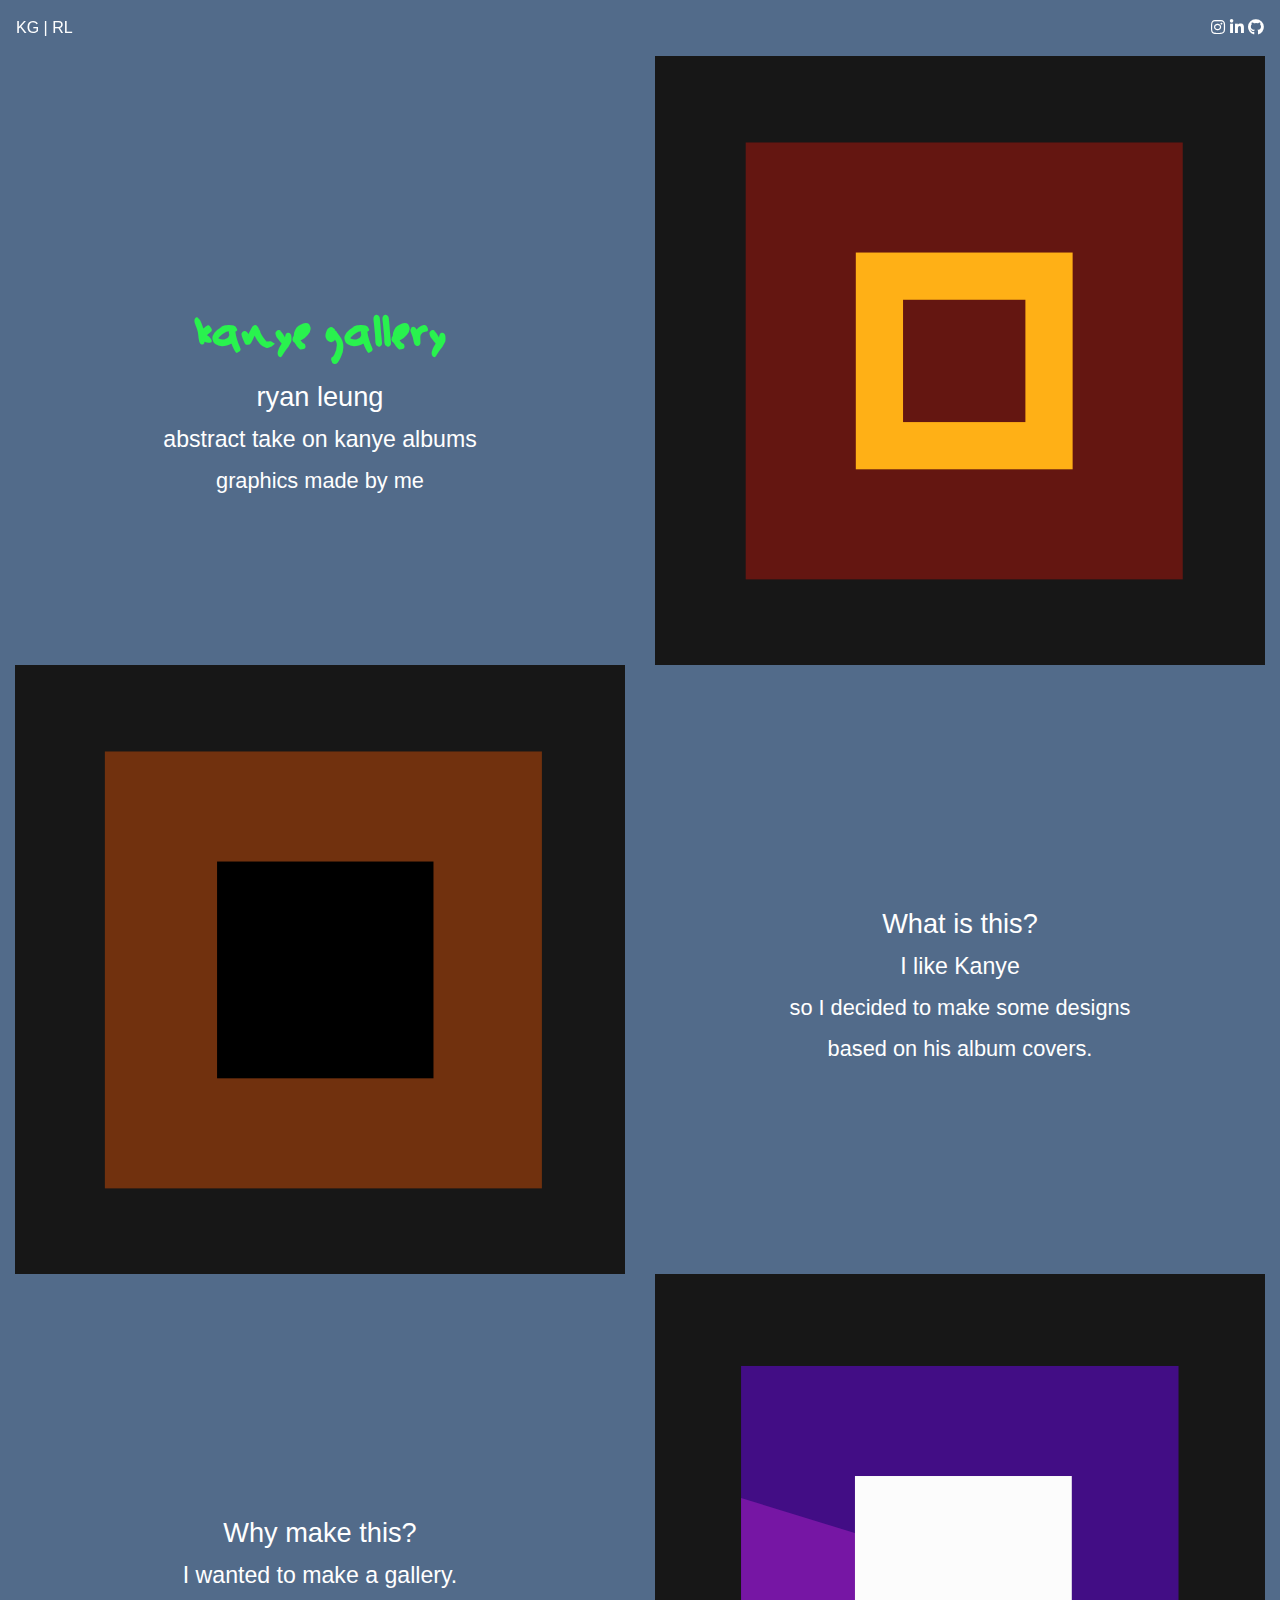
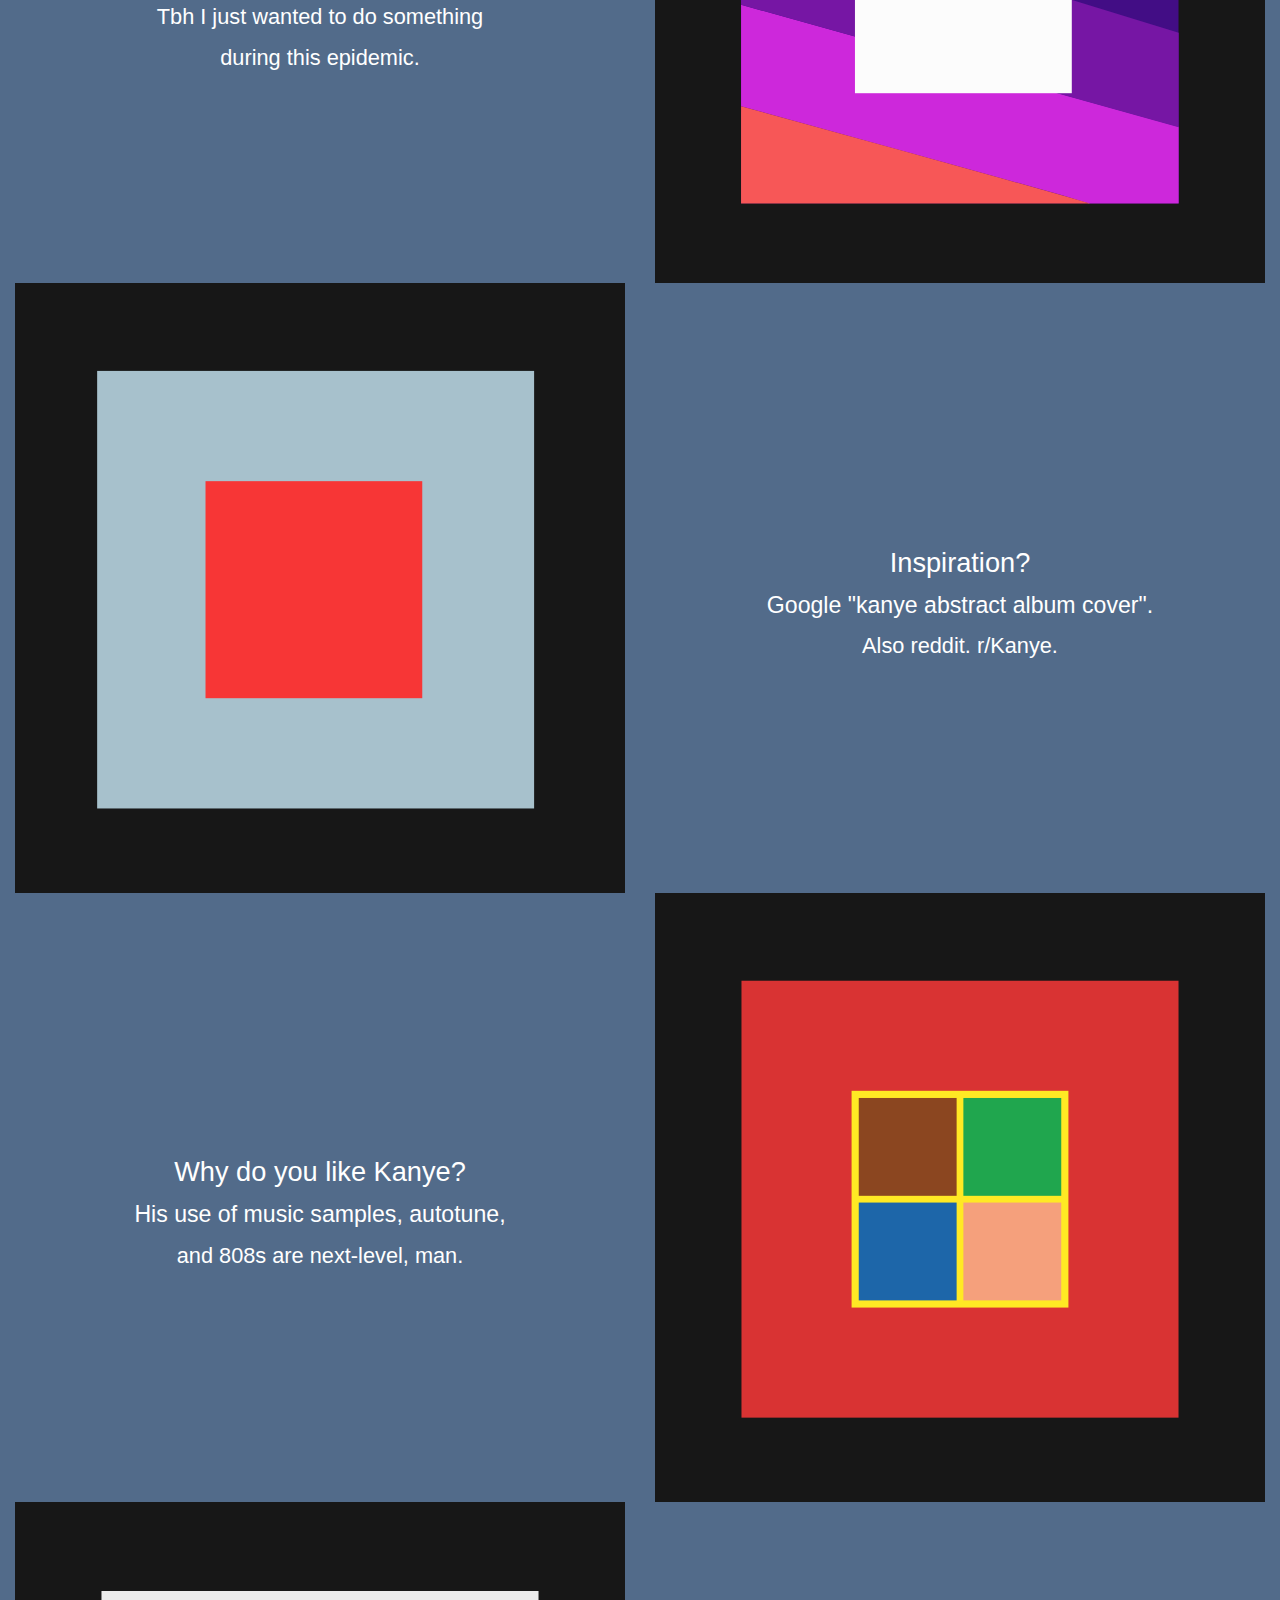
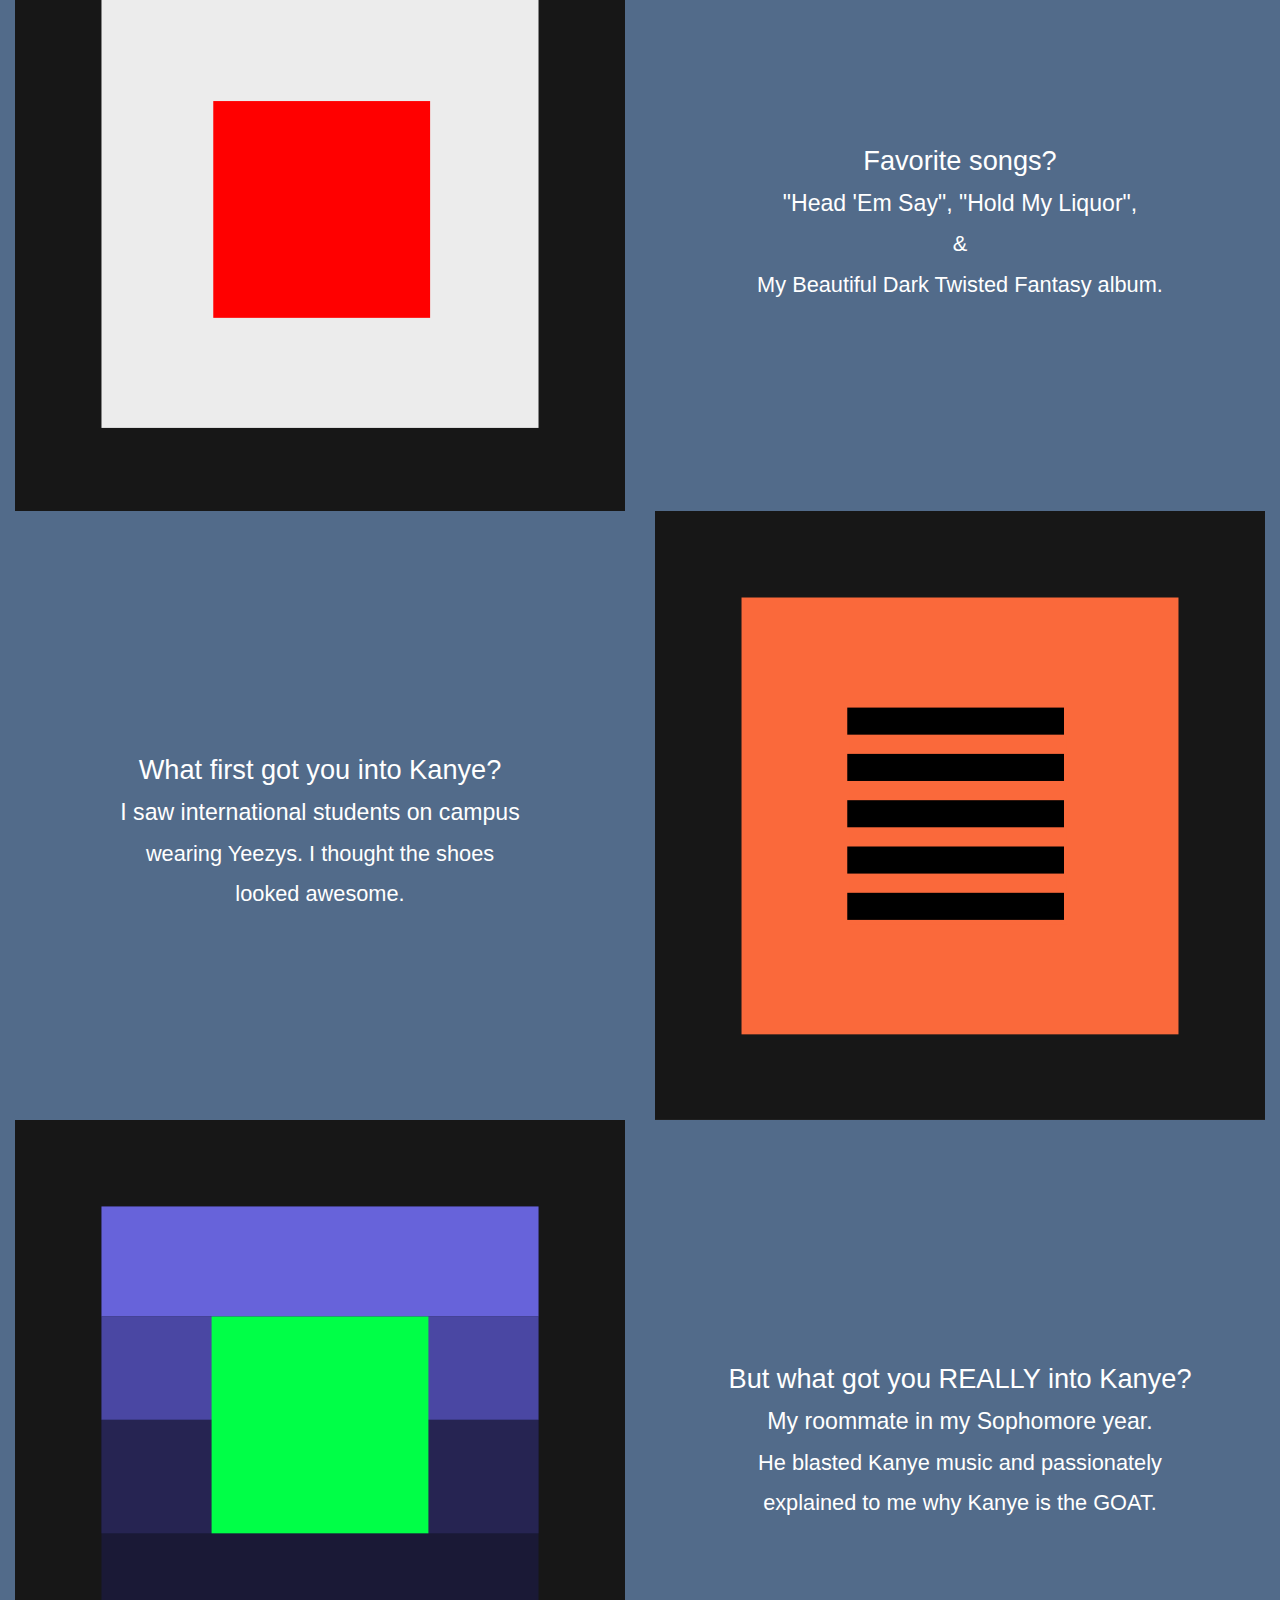
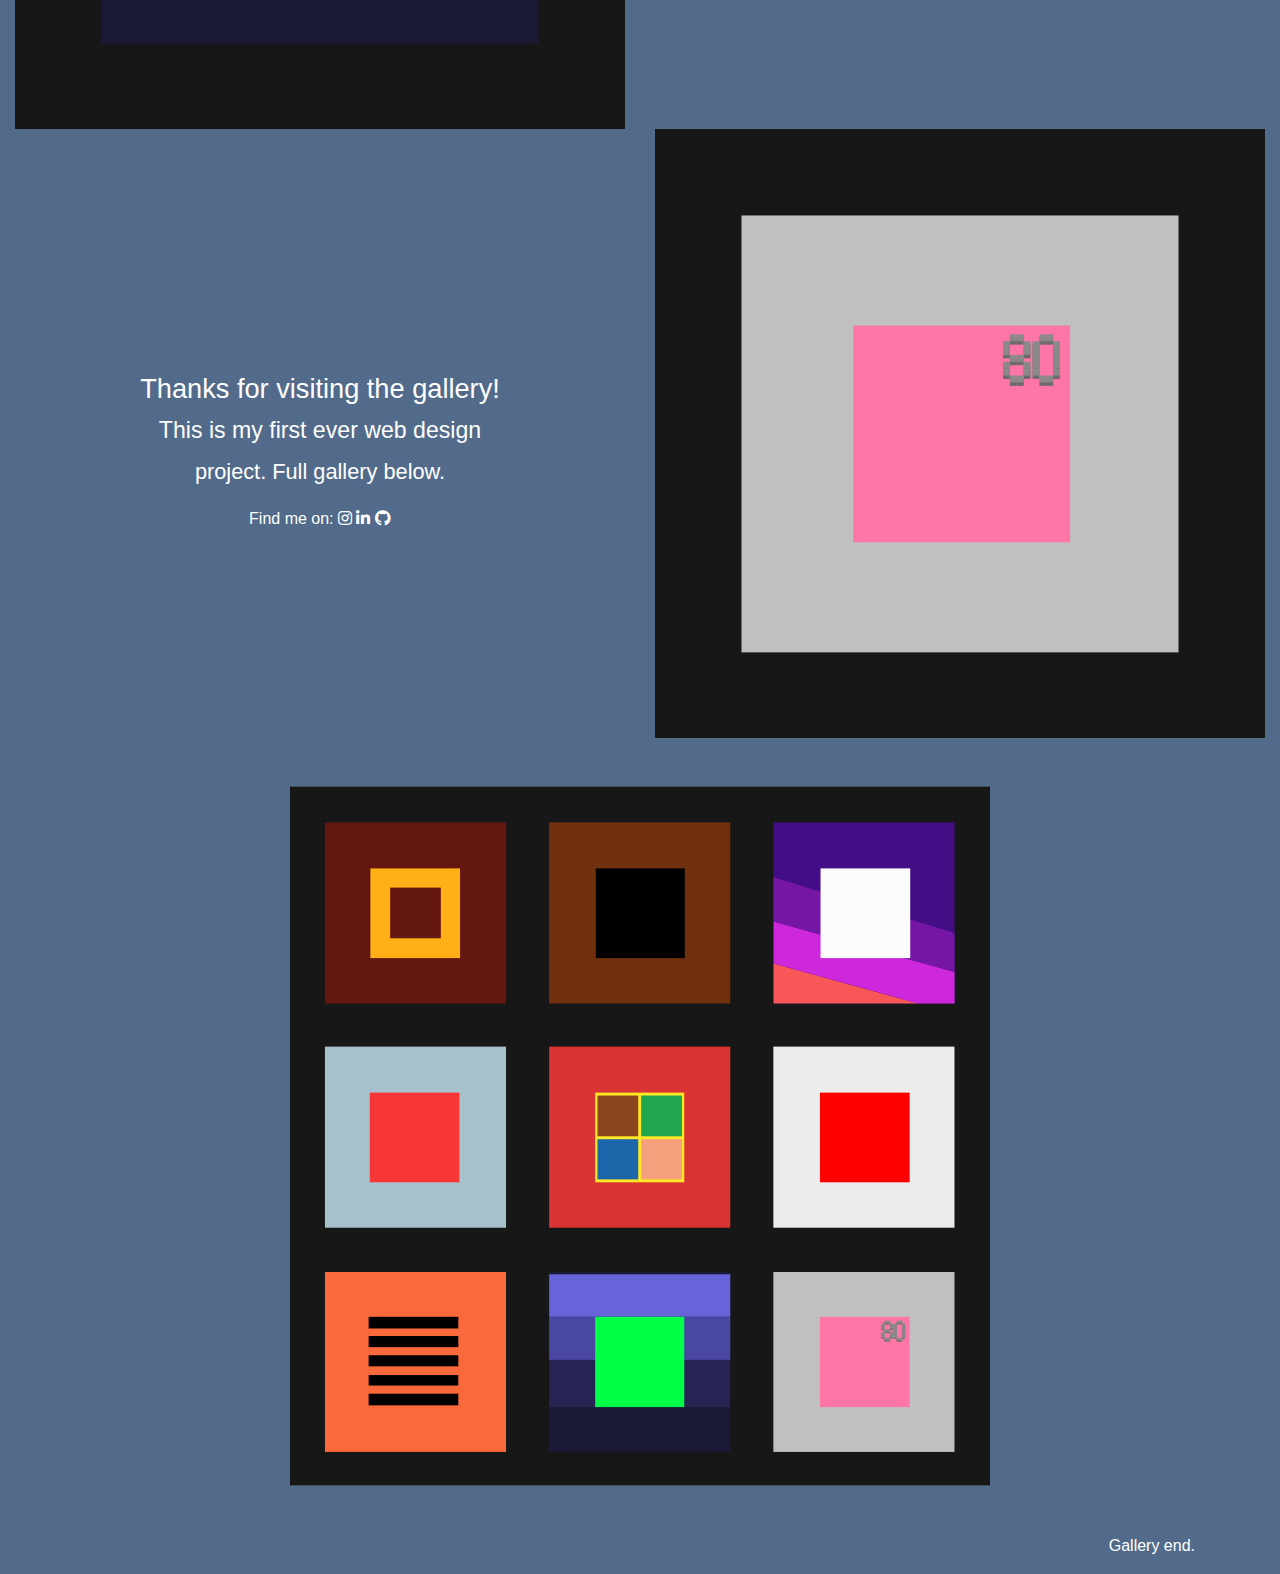
==== index.html @ 37f53798 "Move KG into this new repo" ====
<!doctype html>
<html lang="en">
  <head>
    <!-- Required meta tags -->
    <meta charset="utf-8">
    <meta name="viewport" content="width=device-width, initial-scale=1, shrink-to-fit=no">

    <!-- Bootstrap CSS -->
    <link rel="stylesheet" href="https://maxcdn.bootstrapcdn.com/bootstrap/4.0.0/css/bootstrap.min.css" integrity="sha384-Gn5384xqQ1aoWXA+058RXPxPg6fy4IWvTNh0E263XmFcJlSAwiGgFAW/dAiS6JXm" crossorigin="anonymous">
    <link rel="stylesheet" href="assets/css/ye-style.css">
    <link rel="stylesheet" href="http://www.w3schools.com/lib/w3.css">
    <link rel="stylesheet" href="https://cdnjs.cloudflare.com/ajax/libs/font-awesome/5.14.0/css/all.min.css"/>
    <title>Kanye Gallery | Ryan Leung</title>
  </head>
  <body>
    <nav class="navbar sticky-top">
      <span class="navbar-text">
        KG | RL
      </span>
      <span class="navbar-text">
        <a target="_blank" rel="noopener noreferrer" href="https://www.instagram.com/ryaesthetics/"><i class="fab fa-instagram w3-xlarge"></i></a>
        <a target="_blank" rel="noopener noreferrer" href="https://www.linkedin.com/in/leungr/"><i class="fab fa-linkedin-in w3-xlarge"></i></a>
        <a target="_blank" rel="noopener noreferrer" href="https://github.com/ryrytio/personal-projects"><i class="fab fa-github w3-xlarge"></i></a>
      </span>
    </nav>
    <!-- ***MESS WITH THIS CONTAINER  -->
<div class="container-fluid pt-0">
    <section>
        <div class="row align-items-center A">

          <div class="col-xs-12 col-sm-12 col-md-6 col-lg-6">
            <div id="headingGroup"class="text-white text-center d-lg-block mt-5">
              <h1 class="font-weight-bold pt-5 main-guy">kanye gallery</h1>
              <p class="lead">ryan leung<br>
                <span id="sub">abstract take on kanye albums</span><br>
                <span id="subsub">graphics made by me</span>
               </p>
            </div>
          </div>

          <div class="col-xs-12 col-sm-12 col-md-6 col-lg-6">
            <!-- REPLACE image with ye album graphic -->
            <img class="img-fluid" src="assets/imgs/frame-dropout.svg" alt="ye">
          </div>
        </div>
    </section>


  <section>
      <!-- add new row. IMAGE on left, TEXT on right -->
      <div class="row align-items-center B">
        <div class="col-xs-12 col-sm-12 col-md-6 col-lg-6">
          <!-- REPLACE image with ye album graphic -->
          <img class="img-fluid" src="assets/imgs/frame-registration.svg" alt="ye">
        </div>

        <div class="col-xs-12 col-sm-12 col-md-6 col-lg-6">
          <div id="headingGroup"class="text-white text-center d-lg-block mt-5">

            <p class="lead">What is this?<br>
              <span id="sub">I like Kanye</span><br>
              <span id="subsub">so I decided to make some designs<br>
                based on his album covers.</span>
             </p>
          </div>
        </div>

       </div>
  </section>

  <section>
      <!-- add new row. TEXT on left, IMAGE on right -->
      <div class="row align-items-center C">

        <div class="col-xs-12 col-sm-12 col-md-6 col-lg-6">
          <div id="headingGroup"class="text-white text-center d-lg-block mt-5">
            <p class="lead">Why make this?<br>
              <span id="sub">I wanted to make a gallery.</span><br>
              <span id="subsub">Tbh I just wanted to do something<br>
                during this epidemic.</span>
             </p>
          </div>
        </div>

        <div class="col-xs-12 col-sm-12 col-md-6 col-lg-6">
          <!-- ********* FIX LEFT OF GRAPHIC -->
          <img class="img-fluid" src="assets/imgs/frame-graduation.svg" alt="ye">
        </div>
       </div>
  </section>

  <section>
      <!-- add new row. IMAGE on left, TEXT on right -->
      <div class="row align-items-center D">
        <div class="col-xs-12 col-sm-12 col-md-6 col-lg-6">
          <!-- *****FIX TOP OF GRAPHIC -->
          <img class="img-fluid" src="assets/imgs/frame-808.svg" alt="ye">
        </div>

        <div class="col-xs-12 col-sm-12 col-md-6 col-lg-6">
          <div id="headingGroup"class="text-white text-center d-lg-block mt-5">
            <p class="lead">Inspiration?<br>
              <span id="sub">Google "kanye abstract album cover".</span><br>
              <span id="subsub">Also reddit. r/Kanye.</span>
             </p>
          </div>
        </div>

       </div>
  </section>

  <section>
      <!-- add new row. TEXT on left, IMAGE on right -->
      <div class="row align-items-center E">

        <div class="col-xs-12 col-sm-12 col-md-6 col-lg-6">
          <div id="headingGroup"class="text-white text-center d-lg-block mt-5">
            <p class="lead">Why do you like Kanye?<br>
              <span id="sub">His use of music samples, autotune,</span><br>
              <span id="subsub">and 808s are next-level, man.</span>
             </p>
          </div>
        </div>

        <div class="col-xs-12 col-sm-12 col-md-6 col-lg-6">
          <!-- *****FIX TOP of GRAPHIC -->
          <img class="img-fluid" src="assets/imgs/frame-fantasy.svg" alt="ye">
        </div>
       </div>
  </section>

  <section>
      <!-- add new row. IMAGE on left, TEXT on right -->
      <div class="row align-items-center F">
        <div class="col-xs-12 col-sm-12 col-md-6 col-lg-6">
          <!-- REPLACE image with ye album graphic -->
          <img class="img-fluid" src="assets/imgs/frame-yeezus.svg" alt="ye">
        </div>

        <div class="col-xs-12 col-sm-12 col-md-6 col-lg-6">
          <div id="headingGroup"class="text-white text-center d-lg-block mt-5">
            <p class="lead">Favorite songs?<br>
              <span id="sub">"Head 'Em Say", "Hold My Liquor",</span><br>
              <span id="subsub">&<br>My Beautiful Dark Twisted Fantasy album.</span>
             </p>
          </div>
        </div>

       </div>
  </section>

  <section>
      <!-- add new row. TEXT on left, IMAGE on right -->
      <div class="row align-items-center G">

        <div class="col-xs-12 col-sm-12 col-md-6 col-lg-6">
          <div id="headingGroup"class="text-white text-center d-lg-block mt-5">
            <p class="lead">What first got you into Kanye?<br>
              <span id="sub">I saw international students on campus</span><br>
              <span id="subsub">wearing Yeezys. I thought the shoes<br>
                  looked awesome.</span>
             </p>
          </div>
        </div>

        <div class="col-xs-12 col-sm-12 col-md-6 col-lg-6">
          <!-- REPLACE image with ye album graphic -->
          <img class="img-fluid" src="assets/imgs/frame-pablo.svg" alt="ye">
        </div>
       </div>
  </section>

  <section>
      <!-- add new row. IMAGE on left, TEXT on right -->
      <div class="row align-items-center H">
        <div class="col-xs-12 col-sm-12 col-md-6 col-lg-6">
          <!-- REPLACE image with ye album graphic -->
          <img class="img-fluid" src="assets/imgs/frame-ye.svg" alt="ye">
        </div>

        <div class="col-xs-12 col-sm-12 col-md-6 col-lg-6">
          <div id="headingGroup"class="text-white text-center d-lg-block mt-5">
            <p class="lead">But what got you REALLY into Kanye?<br>
              <span id="sub">My roommate in my Sophomore year.</span><br>
              <span id="subsub">He blasted Kanye music and passionately<br>
                explained to me why Kanye is the GOAT.
              </span>
             </p>
          </div>
        </div>

       </div>
  </section>

  <section>
      <!-- add new row. TEXT on left, IMAGE on right -->
      <div class="row align-items-center I">

        <div class="col-xs-12 col-sm-12 col-md-6 col-lg-6">
          <div id="headingGroup"class="text-white text-center d-lg-block mt-5">
            <p class="lead">Thanks for visiting the gallery!<br>
              <span id="sub">This is my first ever web design</span><br>
              <span id="subsub">project. Full gallery below.</span>
             </p>
             <p>Find me on:
               <a target="_blank" rel="noopener noreferrer" href="https://www.instagram.com/ryaesthetics/"><i class="fab fa-instagram w3-large"></i></a>
               <a target="_blank" rel="noopener noreferrer" href="https://www.linkedin.com/in/leungr/"><i class="fab fa-linkedin-in w3-large"></i></a>
               <a target="_blank" rel="noopener noreferrer" href="https://github.com/ryrytio/personal-projects"><i class="fab fa-github w3-large"></i></a>
            </p>
          </div>
        </div>

        <div class="col-xs-12 col-sm-12 col-md-6 col-lg-6">
          <img class="img-fluid" src="assets/imgs/frame-yandhi.svg" alt="ye">
        </div>
       </div>
  </section>
</div>

<div class="container">
  <section>
    <!-- Present the whole gallery -->
      <!-- ****SHRINK GALLERY SIZE  -->
      <div class="row justify-content-center pt-5 pb-5">
        <div>
          <img class="img" src="assets/imgs/frame-full.svg" width="700px" height="700px" alt="ye">
        </div>
      </div>
  </section>
  <div class="float-right">
    <footer>
    <p>Gallery end.</p>
    </footer>
  </div>

</div>
    <script src="https://code.jquery.com/jquery-3.2.1.slim.min.js" integrity="sha384-KJ3o2DKtIkvYIK3UENzmM7KCkRr/rE9/Qpg6aAZGJwFDMVNA/GpGFF93hXpG5KkN" crossorigin="anonymous"></script>
    <script src="https://cdnjs.cloudflare.com/ajax/libs/popper.js/1.12.9/umd/popper.min.js" integrity="sha384-ApNbgh9B+Y1QKtv3Rn7W3mgPxhU9K/ScQsAP7hUibX39j7fakFPskvXusvfa0b4Q" crossorigin="anonymous"></script>
    <script src="https://maxcdn.bootstrapcdn.com/bootstrap/4.0.0/js/bootstrap.min.js" integrity="sha384-JZR6Spejh4U02d8jOt6vLEHfe/JQGiRRSQQxSfFWpi1MquVdAyjUar5+76PVCmYl" crossorigin="anonymous"></script>
  </body>
</html>
---- assets/css/ye-style.css ----
@font-face {
    font-family: 'Yung Jakes New Handwriting';
    src: url('subset-YungJakesNewHandwriting-Rg.woff2') format('woff2'),
        url('subset-YungJakesNewHandwriting-Rg.woff') format('woff');
    font-weight: normal;
    font-style: normal;
    font-display: swap;
}
body{
  color: white;
  background-color: #526b8a;
}

a {
    text-decoration: none;
}
a:link, a:visited {
    color: white;
}
/* a:hover {
    color:black;
} */

.lead {
  font-size: 1.70em;
}
.main-guy{
  font-family: 'Yung Jakes New Handwriting';
  color: rgb(41, 242, 78);
  font-size: 3.5em;
}

#sub {
  font-size: 0.85em;
}
#subsub {
  font-size: 0.8em;
}
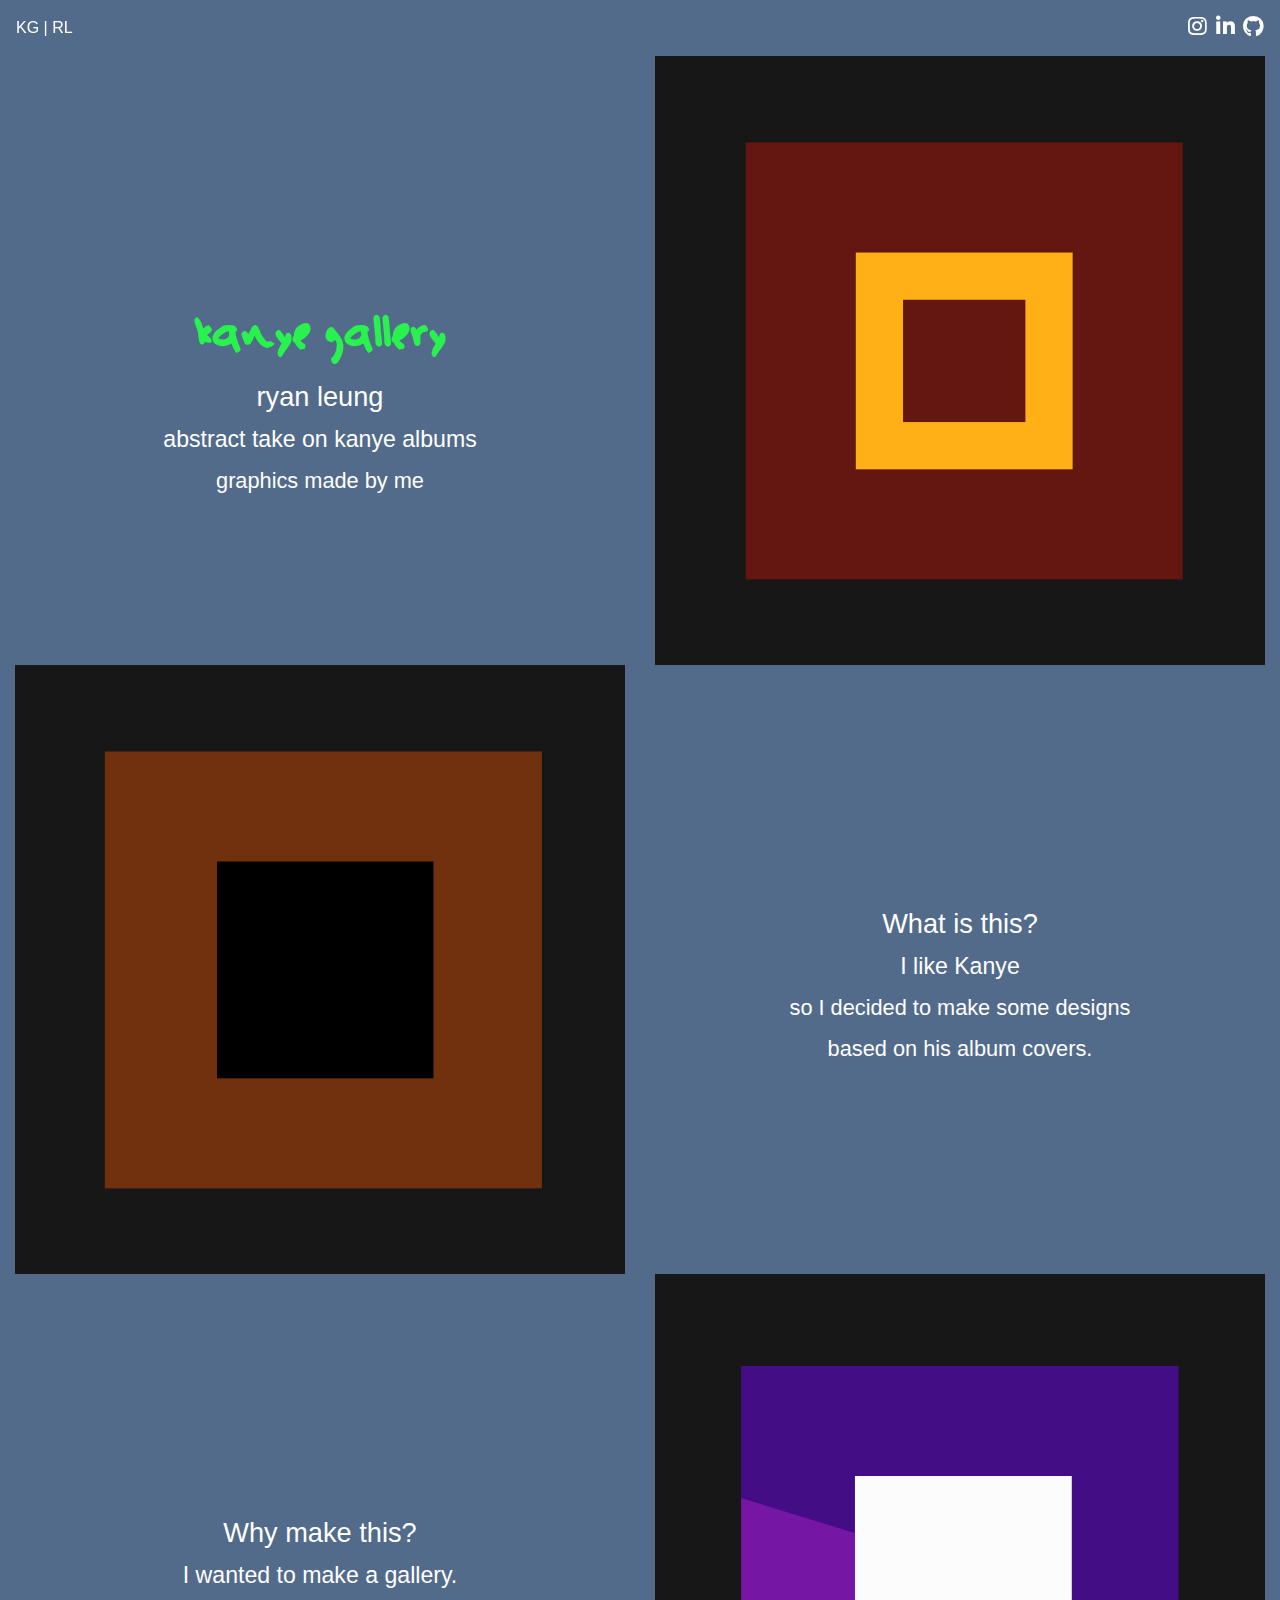
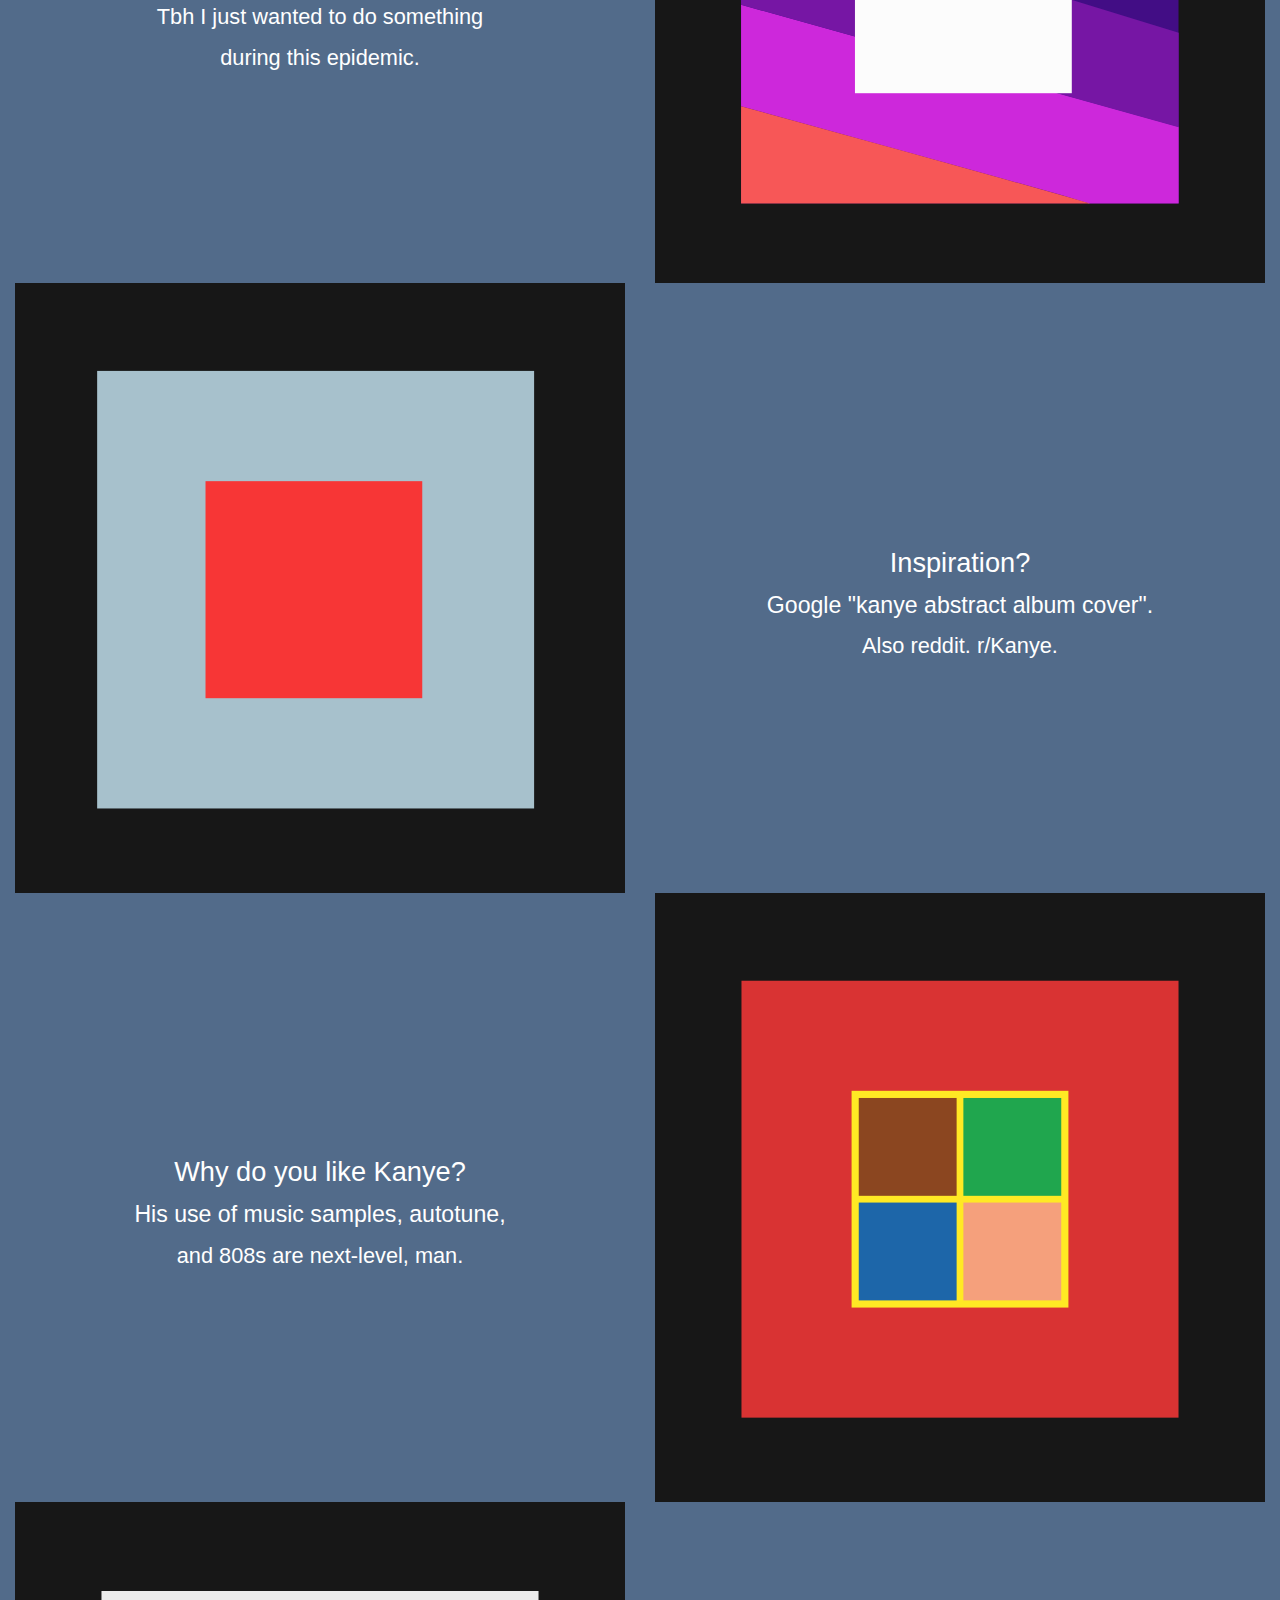
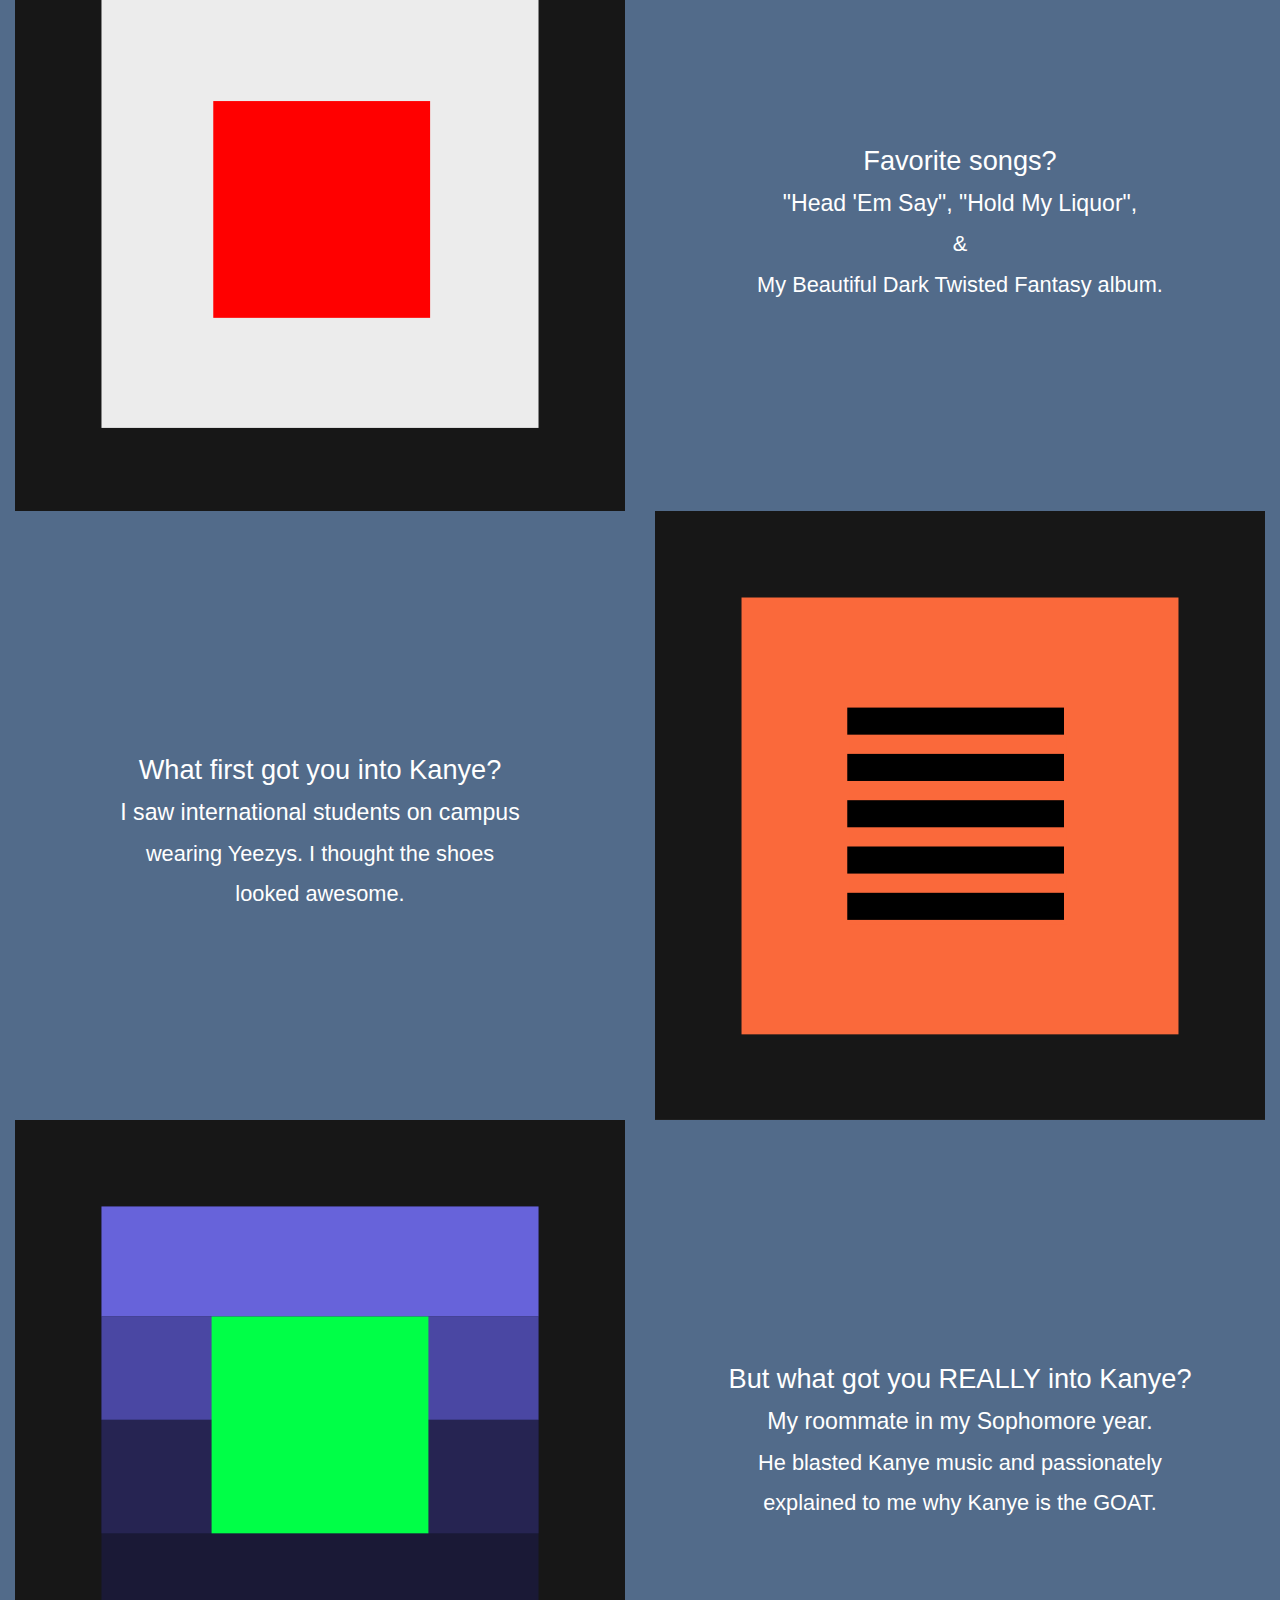
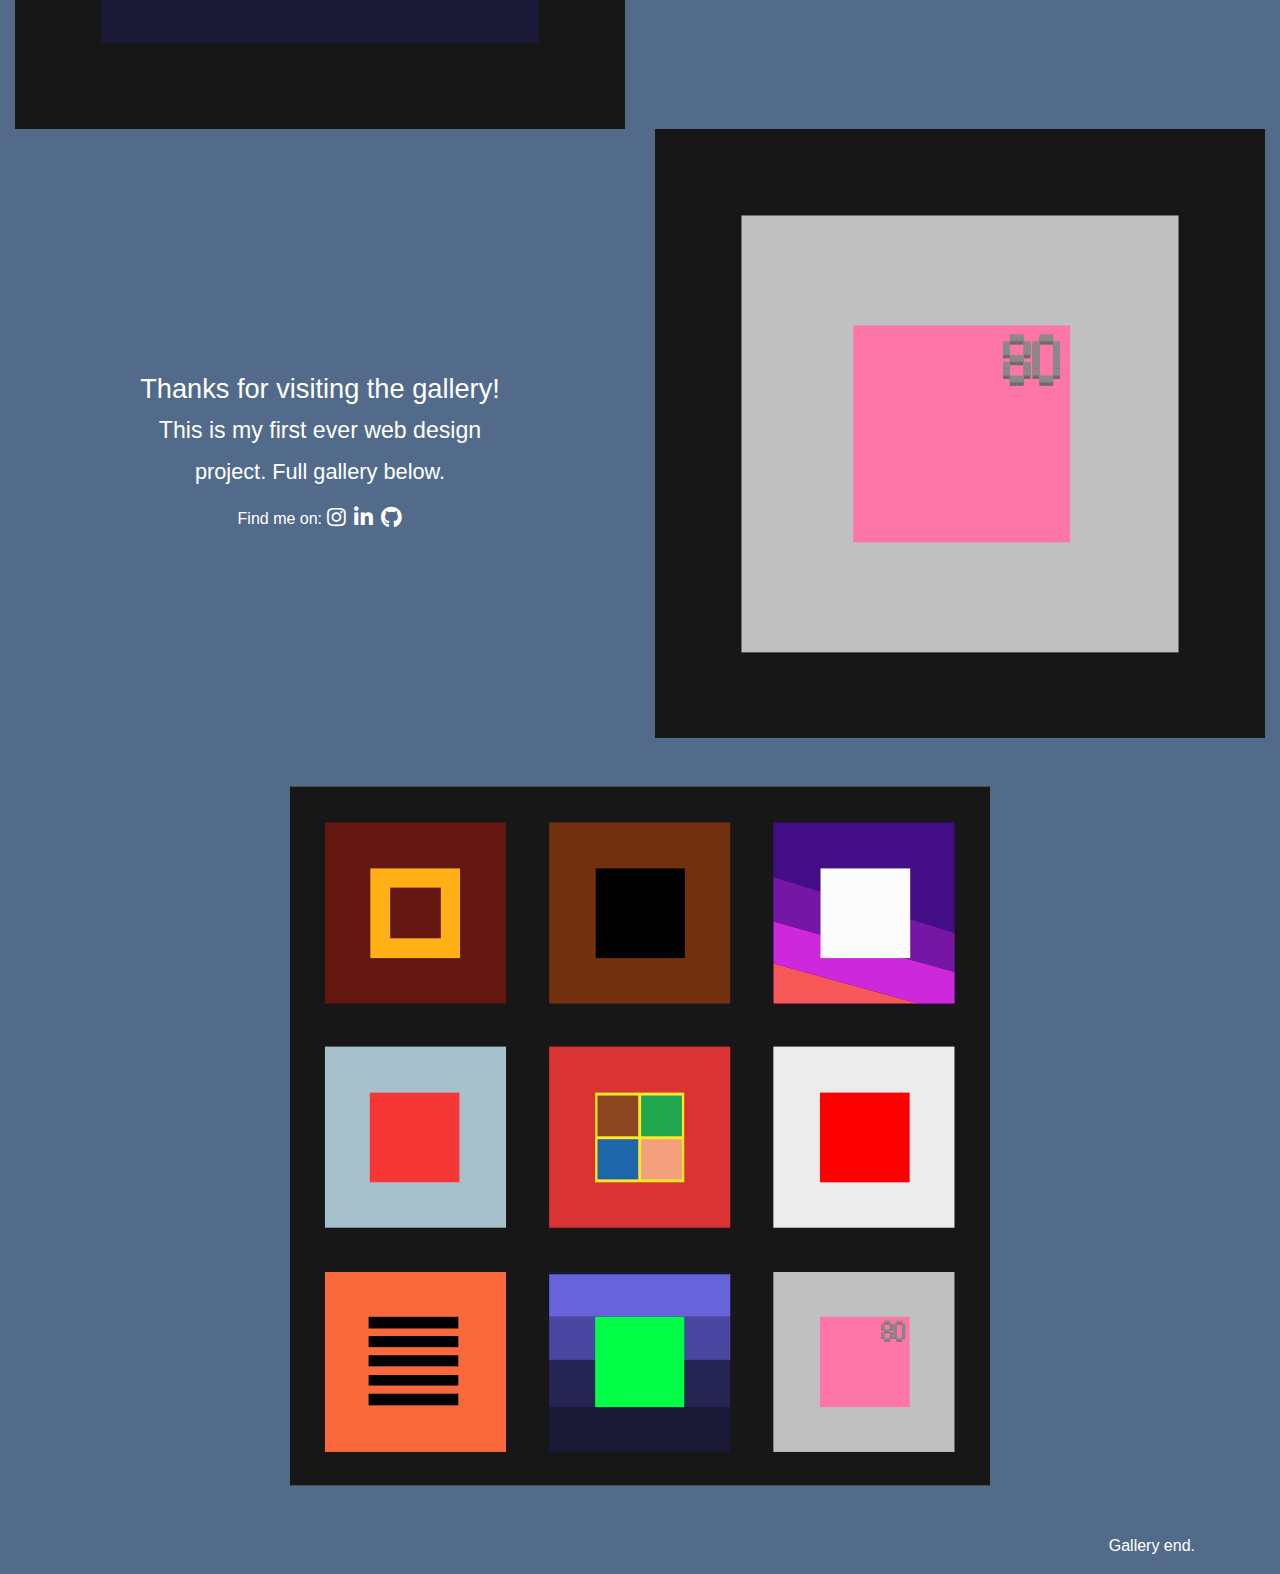
==== commit 62fceed4: "updated icon spacing" ====
--- a/index.html
+++ b/index.html
@@ -8,7 +8,6 @@
     <!-- Bootstrap CSS -->
     <link rel="stylesheet" href="https://maxcdn.bootstrapcdn.com/bootstrap/4.0.0/css/bootstrap.min.css" integrity="sha384-Gn5384xqQ1aoWXA+058RXPxPg6fy4IWvTNh0E263XmFcJlSAwiGgFAW/dAiS6JXm" crossorigin="anonymous">
     <link rel="stylesheet" href="assets/css/ye-style.css">
-    <link rel="stylesheet" href="http://www.w3schools.com/lib/w3.css">
     <link rel="stylesheet" href="https://cdnjs.cloudflare.com/ajax/libs/font-awesome/5.14.0/css/all.min.css"/>
     <title>Kanye Gallery | Ryan Leung</title>
   </head>
@@ -18,9 +17,9 @@
         KG | RL
       </span>
       <span class="navbar-text">
-        <a target="_blank" rel="noopener noreferrer" href="https://www.instagram.com/ryaesthetics/"><i class="fab fa-instagram w3-xlarge"></i></a>
-        <a target="_blank" rel="noopener noreferrer" href="https://www.linkedin.com/in/leungr/"><i class="fab fa-linkedin-in w3-xlarge"></i></a>
-        <a target="_blank" rel="noopener noreferrer" href="https://github.com/ryrytio/personal-projects"><i class="fab fa-github w3-xlarge"></i></a>
+        <a target="_blank" rel="noopener noreferrer" href="https://www.instagram.com/ryaesthetics/"><i class="fab fa-instagram fa-lg"></i></a>
+        <a target="_blank" rel="noopener noreferrer" href="https://www.linkedin.com/in/leungr/"><i class="fab fa-linkedin-in fa-lg px-1"></i></a>
+        <a target="_blank" rel="noopener noreferrer" href="https://github.com/ryrytio/Kanye-Gallery"><i class="fab fa-github fa-lg"></i></a>
       </span>
     </nav>
     <!-- ***MESS WITH THIS CONTAINER  -->
@@ -203,9 +202,9 @@
               <span id="subsub">project. Full gallery below.</span>
              </p>
              <p>Find me on:
-               <a target="_blank" rel="noopener noreferrer" href="https://www.instagram.com/ryaesthetics/"><i class="fab fa-instagram w3-large"></i></a>
-               <a target="_blank" rel="noopener noreferrer" href="https://www.linkedin.com/in/leungr/"><i class="fab fa-linkedin-in w3-large"></i></a>
-               <a target="_blank" rel="noopener noreferrer" href="https://github.com/ryrytio/personal-projects"><i class="fab fa-github w3-large"></i></a>
+               <a target="_blank" rel="noopener noreferrer" href="https://www.instagram.com/ryaesthetics/"><i class="fab fa-instagram fa-lg"></i></a>
+               <a target="_blank" rel="noopener noreferrer" href="https://www.linkedin.com/in/leungr/"><i class="fab fa-linkedin-in fa-lg px-1"></i></a>
+               <a target="_blank" rel="noopener noreferrer" href="https://github.com/ryrytio/Kanye-Gallery"><i class="fab fa-github fa-lg"></i></a>
             </p>
           </div>
         </div>
